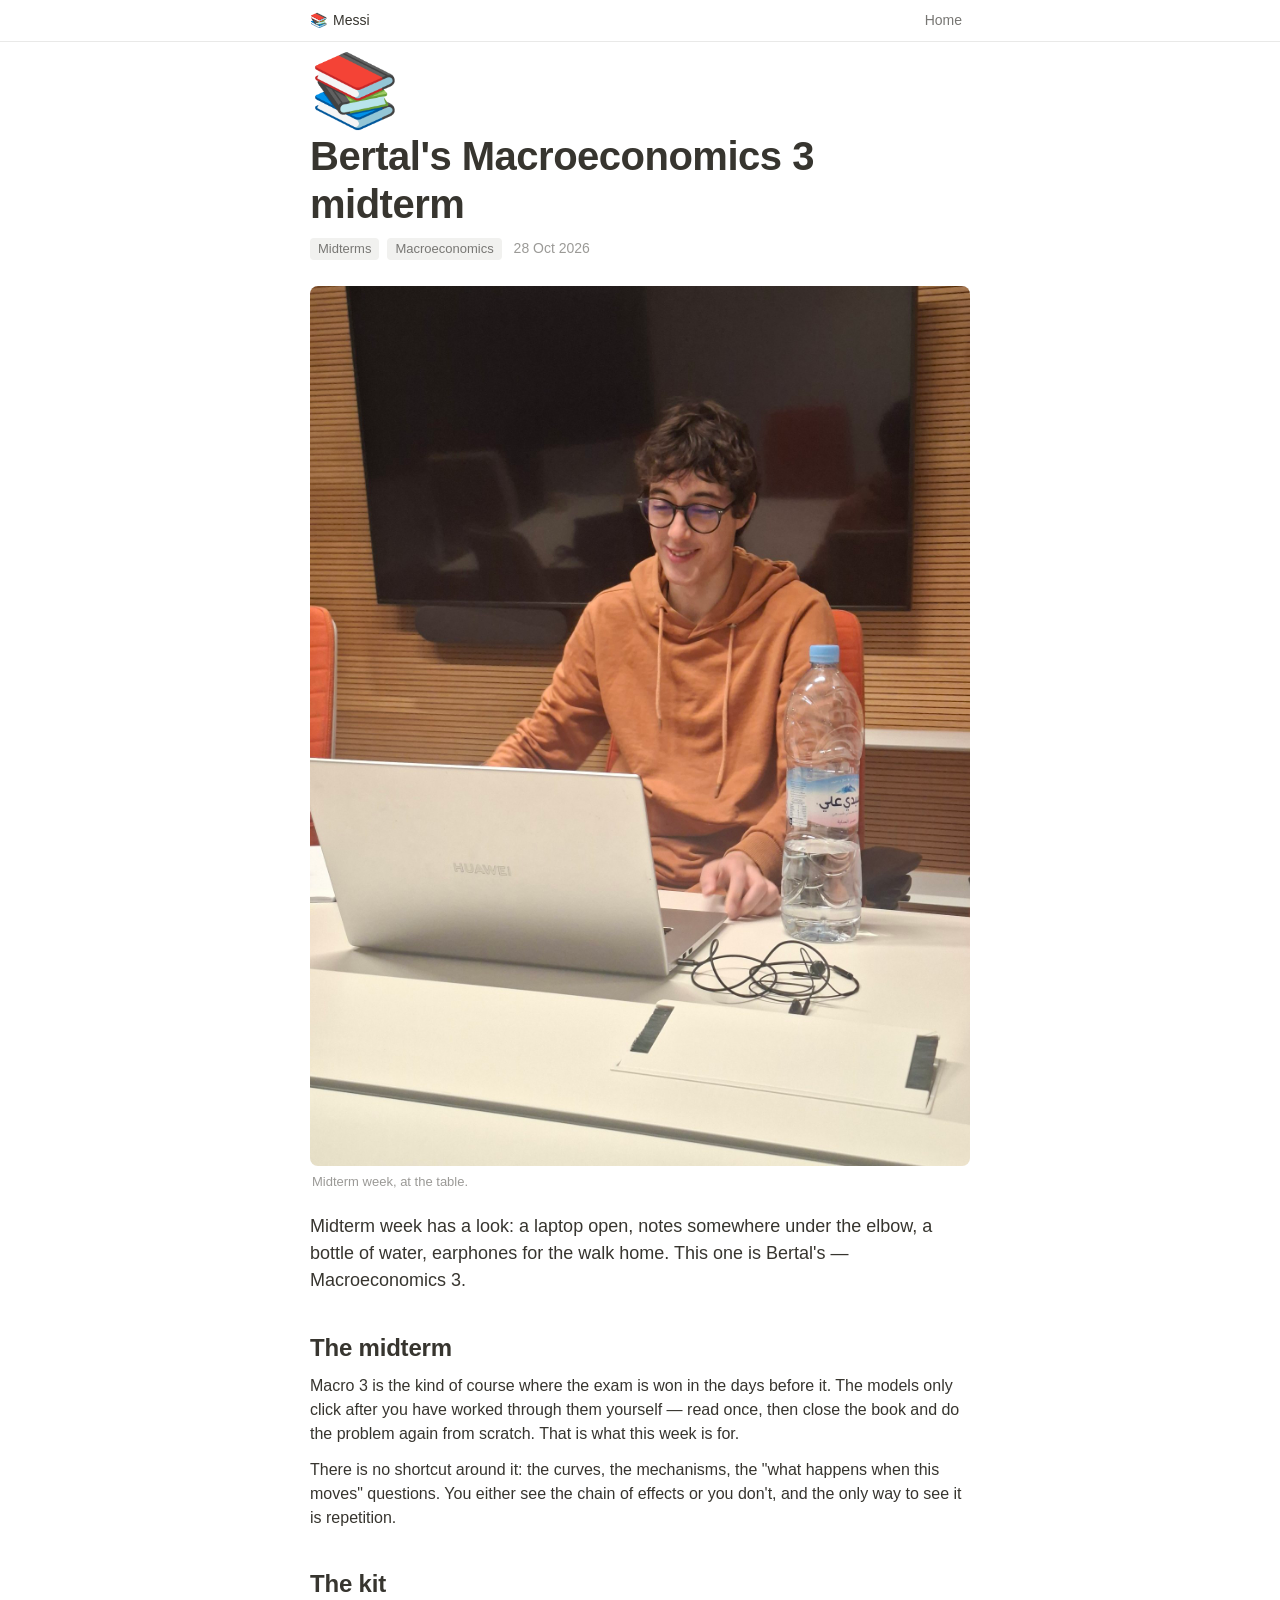
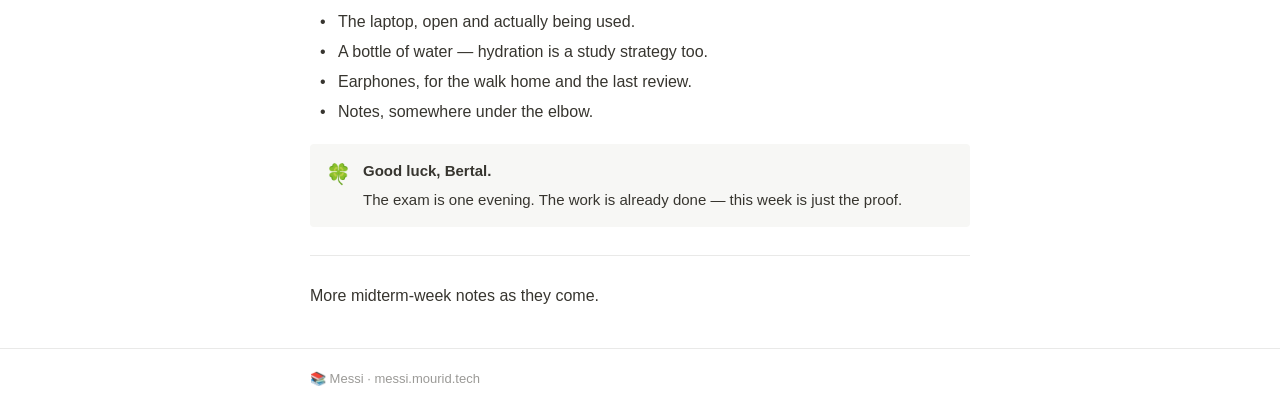
==== bertal-macroeconomics-3-midterm.html @ 98590785 "Bertal macroeconomics 3 midterm post — Notion-style blog" ====
<!DOCTYPE html>
<html lang="en">
<head>
<meta charset="utf-8">
<meta name="viewport" content="width=device-width, initial-scale=1">
<title>Bertal's Macroeconomics 3 midterm · Messi</title>
<meta name="description" content="Midterm week, Macroeconomics 3: the setup, the grind, and the exam ahead.">
<link rel="stylesheet" href="style.css">
</head>
<body>

<div class="topbar">
  <div class="wrap">
    <a class="crumb" href="index.html"><span class="icon">📚</span>Messi</a>
    <nav><a href="index.html">Home</a></nav>
  </div>
</div>

<main class="wrap">
  <div class="page-icon">📚</div>
  <h1 class="page-title">Bertal's Macroeconomics 3 midterm</h1>
  <p class="page-meta"><span class="tag">Midterms</span><span class="tag">Macroeconomics</span> 28 Oct 2026</p>

  <figure class="photo">
    <img src="assets/bertal-midterm.jpg" alt="Bertal at his laptop during midterm week">
    <figcaption>Midterm week, at the table.</figcaption>
  </figure>

  <p class="block block-text lede">Midterm week has a look: a laptop open, notes somewhere under the elbow, a bottle of water, earphones for the walk home. This one is Bertal's — Macroeconomics 3.</p>

  <h2 class="block-heading">The midterm</h2>
  <p class="block-text">Macro 3 is the kind of course where the exam is won in the days before it. The models only click after you have worked through them yourself — read once, then close the book and do the problem again from scratch. That is what this week is for.</p>
  <p class="block-text">There is no shortcut around it: the curves, the mechanisms, the "what happens when this moves" questions. You either see the chain of effects or you don't, and the only way to see it is repetition.</p>

  <h2 class="block-heading">The kit</h2>
  <ul class="block-list">
    <li>The laptop, open and actually being used.</li>
    <li>A bottle of water — hydration is a study strategy too.</li>
    <li>Earphones, for the walk home and the last review.</li>
    <li>Notes, somewhere under the elbow.</li>
  </ul>

  <div class="callout">
    <span class="emoji">🍀</span>
    <div class="content">
      <p><span class="label">Good luck, Bertal.</span></p>
      <p>The exam is one evening. The work is already done — this week is just the proof.</p>
    </div>
  </div>

  <hr class="divider">

  <p class="block-text">More midterm-week notes as they come.</p>
</main>

<footer class="footer">
  <div class="wrap">
    <p>📚 Messi · messi.mourid.tech</p>
  </div>
</footer>

</body>
</html>
---- style.css ----
/* Messi · mourid.tech — Notion-style theme */
* { box-sizing: border-box; margin: 0; padding: 0; }

body {
  font-family: ui-sans-serif, -apple-system, BlinkMacSystemFont, "Segoe UI", Helvetica, Arial, sans-serif;
  background: #ffffff;
  color: #37352f;
  line-height: 1.5;
  -webkit-font-smoothing: antialiased;
  font-size: 16px;
}

.wrap { max-width: 708px; margin: 0 auto; padding: 0 24px; }

/* ---------- top bar ---------- */
.topbar {
  border-bottom: 1px solid #e9e9e8;
  background: rgba(255,255,255,.92);
  position: sticky; top: 0; z-index: 10;
}
.topbar .wrap {
  display: flex; align-items: center; justify-content: space-between;
  padding-top: 10px; padding-bottom: 10px;
  font-size: 14px;
}
.topbar .crumb { color: #37352f; text-decoration: none; }
.topbar .crumb:hover { background: #f1f1ef; border-radius: 4px; }
.topbar .crumb .icon { margin-right: 6px; }
.topbar nav a {
  color: #787774; text-decoration: none; margin-left: 4px;
  padding: 4px 8px; border-radius: 4px;
}
.topbar nav a:hover { background: #f1f1ef; color: #37352f; }

/* ---------- cover ---------- */
.cover { margin: 0; }
.cover img {
  display: block; width: 100%; height: 32vh; min-height: 220px; max-height: 380px;
  object-fit: cover;
}
.cover figcaption {
  max-width: 708px; margin: 0 auto; padding: 6px 24px 0;
  font-size: 13px; color: #9b9a97;
}

/* ---------- page head ---------- */
.page-icon { font-size: 72px; line-height: 1; margin: 12px 0 6px; }
.cover + .wrap .page-icon { margin-top: -38px; position: relative; }
h1.page-title {
  font-size: 40px; line-height: 1.2; font-weight: 700;
  letter-spacing: -0.5px; margin: 4px 0 10px;
}
.page-meta { color: #9b9a97; font-size: 14px; margin-bottom: 26px; }
.page-meta .tag {
  display: inline-block; background: #f1f1ef; color: #787774;
  border-radius: 4px; padding: 1px 8px; font-size: 13px; margin-right: 8px;
}

/* ---------- blocks ---------- */
.block { margin-bottom: 14px; }
h2.block-heading {
  font-size: 24px; font-weight: 600; letter-spacing: -0.2px;
  margin: 30px 0 8px; padding-top: 6px;
}
p.block-text { margin-bottom: 12px; }
.block-text.lede { font-size: 18px; color: #37352f; }
ul.block-list { margin: 0 0 14px 2px; list-style: none; }
ul.block-list li { padding-left: 26px; position: relative; margin-bottom: 6px; }
ul.block-list li::before {
  content: "•"; position: absolute; left: 8px; color: #37352f;
}
a { color: inherit; text-decoration: underline; text-decoration-color: #b8b7b4; text-underline-offset: 2px; }
a:hover { color: #2383e2; text-decoration-color: #2383e2; }
strong { font-weight: 600; }
hr.divider { border: none; border-top: 1px solid #e9e9e8; margin: 28px 0; }

/* ---------- callout ---------- */
.callout {
  display: flex; gap: 12px;
  background: #f7f7f5; border-radius: 4px;
  padding: 16px;
  margin: 20px 0;
}
.callout .emoji { font-size: 20px; line-height: 1.4; }
.callout .content { font-size: 15px; }
.callout .content p { margin-bottom: 6px; }
.callout .content p:last-child { margin-bottom: 0; }
.callout .label { font-weight: 600; }

/* ---------- database list (home) ---------- */
.db-title { margin: 34px 0 4px; }
.db-sub { color: #787774; margin-bottom: 18px; }
.db-list { border-top: 1px solid #e9e9e8; margin-bottom: 60px; }
.db-row {
  display: flex; align-items: baseline; justify-content: space-between; gap: 16px;
  padding: 12px 8px; border-bottom: 1px solid #e9e9e8;
  text-decoration: none; color: inherit;
}
.db-row:hover { background: #f7f7f5; }
.db-row .t { font-weight: 500; }
.db-row .d { color: #9b9a97; font-size: 14px; white-space: nowrap; }

/* ---------- photo block ---------- */
.photo { margin: 8px 0 22px; }
.photo img {
  display: block; width: 100%; height: auto;
  border-radius: 8px;
}
.photo figcaption {
  padding: 6px 2px 0;
  font-size: 13px; color: #9b9a97;
}

/* ---------- footer ---------- */
.footer { border-top: 1px solid #e9e9e8; margin-top: 40px; }
.footer .wrap { padding-top: 20px; padding-bottom: 30px; }
.footer p { font-size: 13px; color: #9b9a97; }

@media (max-width: 560px) {
  h1.page-title { font-size: 30px; }
  .page-icon { font-size: 56px; }
  .cover + .wrap .page-icon { margin-top: -30px; }
}
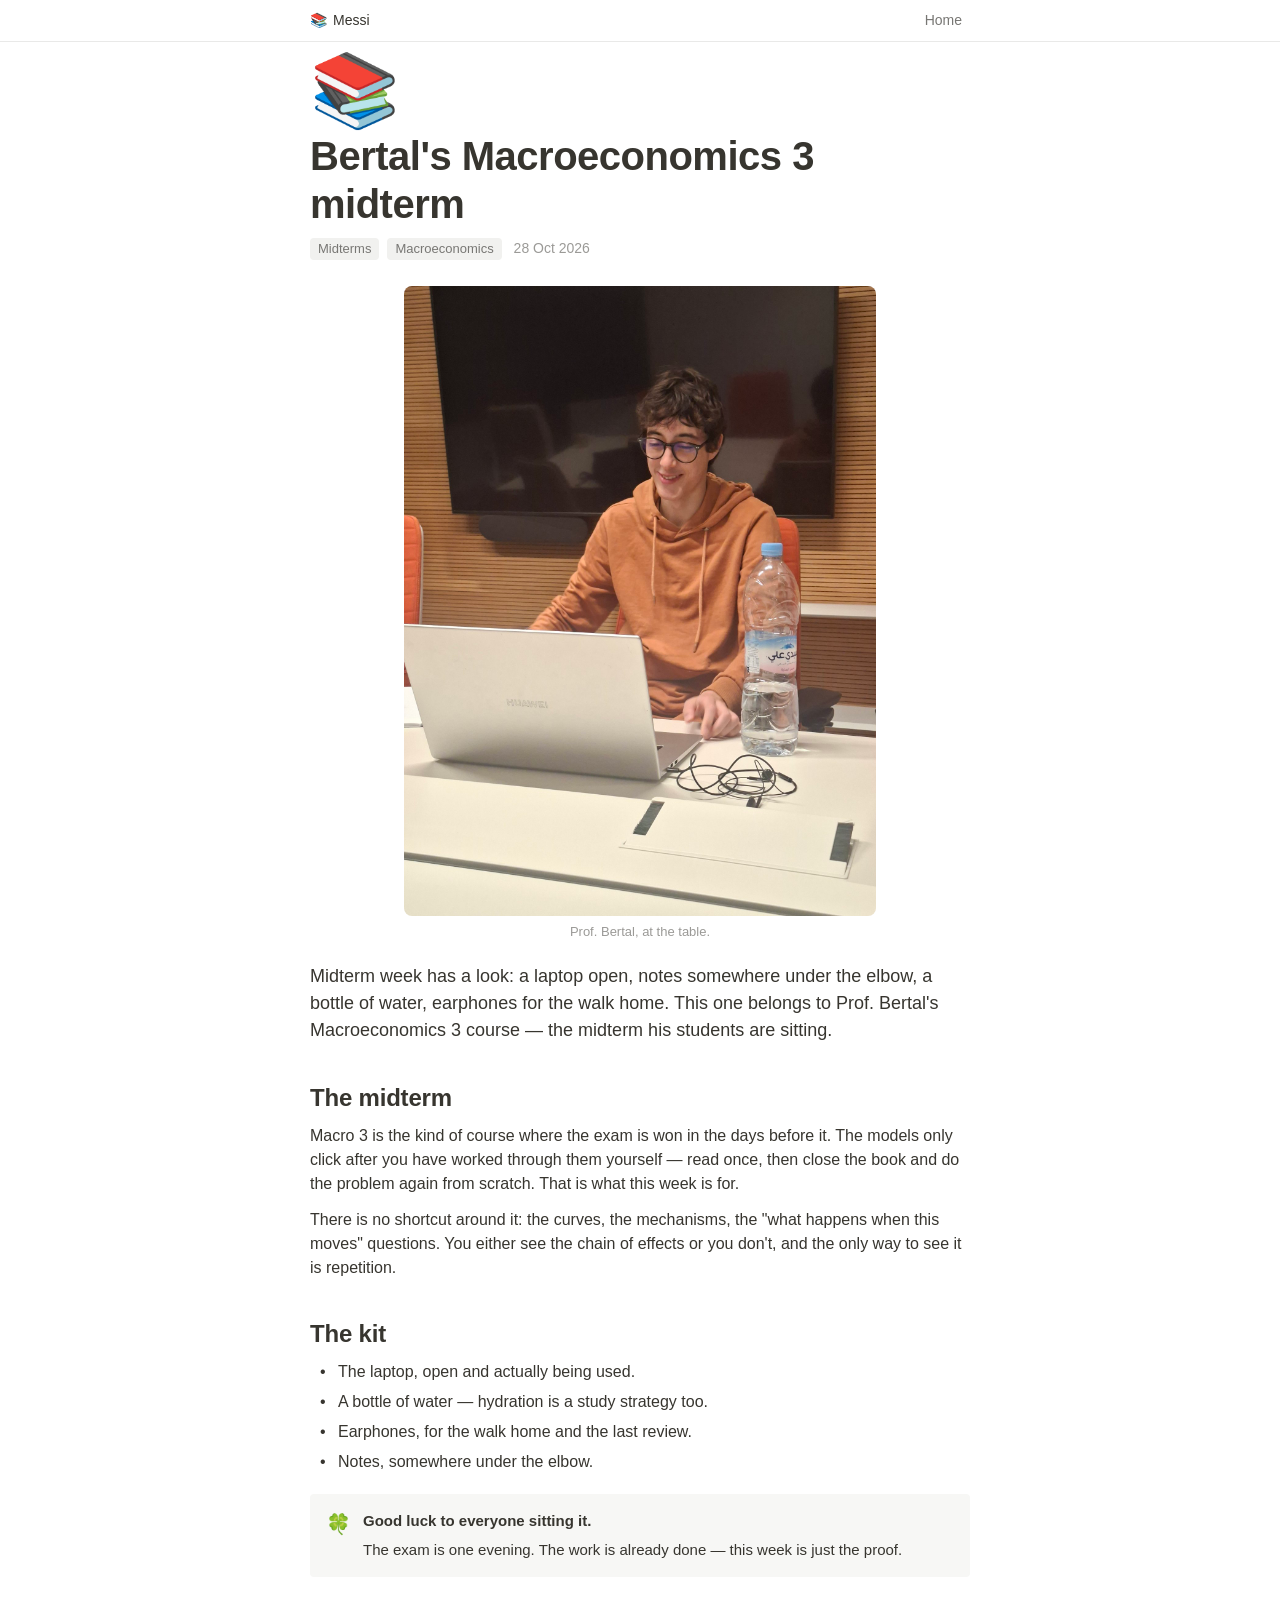
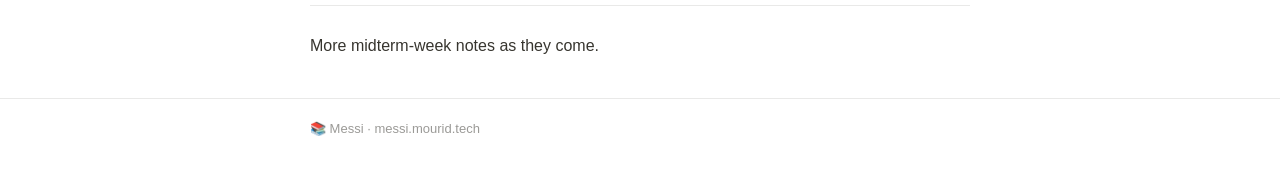
==== commit 20a52082: "Fix photo fit, Bertal is the prof, add Messi the reader post" ====
--- a/bertal-macroeconomics-3-midterm.html
+++ b/bertal-macroeconomics-3-midterm.html
@@ -22,11 +22,11 @@
   <p class="page-meta"><span class="tag">Midterms</span><span class="tag">Macroeconomics</span> 28 Oct 2026</p>
 
   <figure class="photo">
-    <img src="assets/bertal-midterm.jpg" alt="Bertal at his laptop during midterm week">
-    <figcaption>Midterm week, at the table.</figcaption>
+    <img src="assets/bertal-midterm.jpg" alt="Prof. Bertal at his laptop during midterm week">
+    <figcaption>Prof. Bertal, at the table.</figcaption>
   </figure>
 
-  <p class="block block-text lede">Midterm week has a look: a laptop open, notes somewhere under the elbow, a bottle of water, earphones for the walk home. This one is Bertal's — Macroeconomics 3.</p>
+  <p class="block block-text lede">Midterm week has a look: a laptop open, notes somewhere under the elbow, a bottle of water, earphones for the walk home. This one belongs to Prof. Bertal's Macroeconomics 3 course — the midterm his students are sitting.</p>
 
   <h2 class="block-heading">The midterm</h2>
   <p class="block-text">Macro 3 is the kind of course where the exam is won in the days before it. The models only click after you have worked through them yourself — read once, then close the book and do the problem again from scratch. That is what this week is for.</p>
@@ -43,7 +43,7 @@
   <div class="callout">
     <span class="emoji">🍀</span>
     <div class="content">
-      <p><span class="label">Good luck, Bertal.</span></p>
+      <p><span class="label">Good luck to everyone sitting it.</span></p>
       <p>The exam is one evening. The work is already done — this week is just the proof.</p>
     </div>
   </div>
--- a/style.css
+++ b/style.css
@@ -101,9 +101,11 @@
 .db-row .d { color: #9b9a97; font-size: 14px; white-space: nowrap; }
 
 /* ---------- photo block ---------- */
-.photo { margin: 8px 0 22px; }
+.photo { margin: 8px 0 22px; text-align: center; }
 .photo img {
-  display: block; width: 100%; height: auto;
+  display: block; width: auto; height: auto;
+  max-width: 100%; max-height: 70vh;
+  margin: 0 auto; object-fit: contain;
   border-radius: 8px;
 }
 .photo figcaption {
